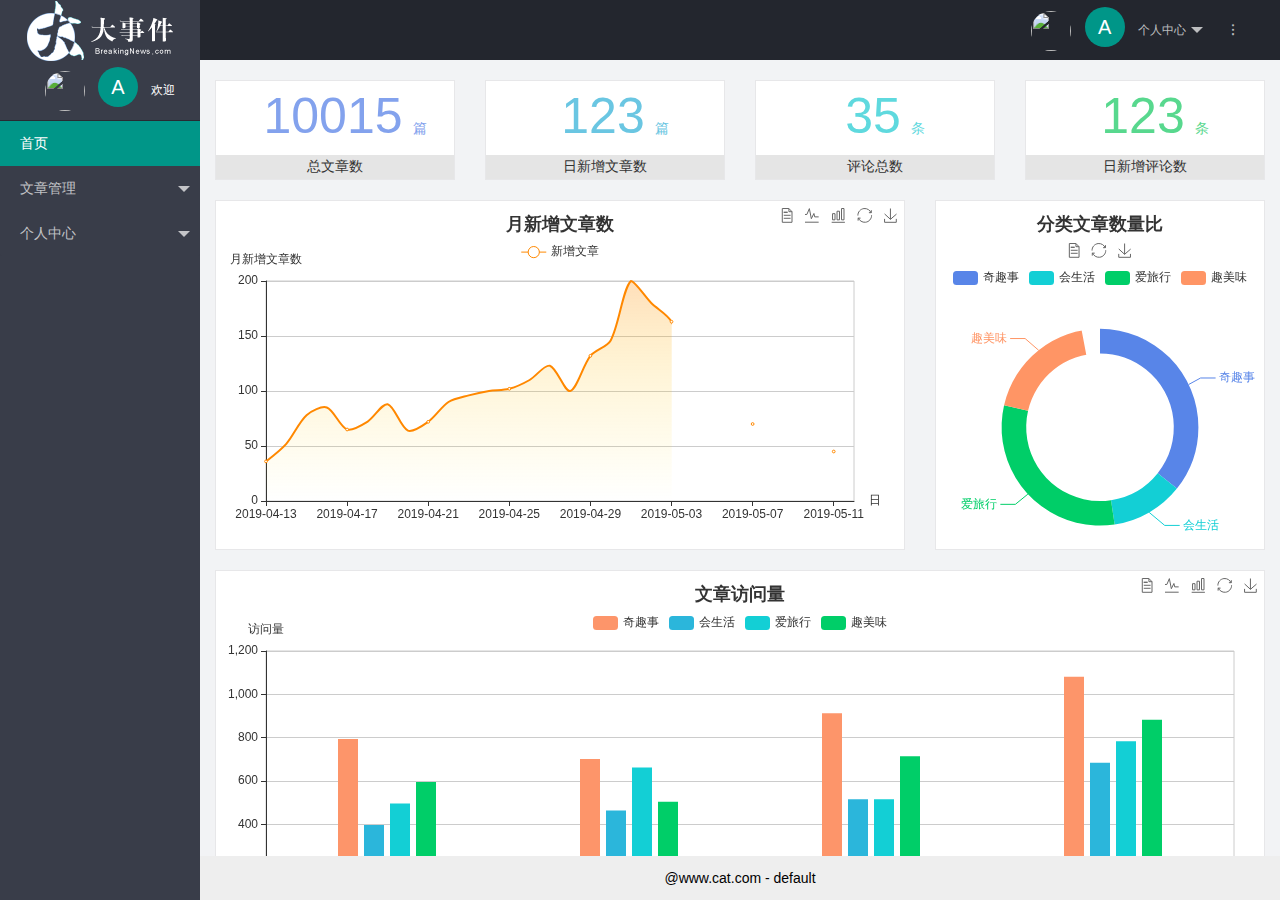
==== index.html @ 3f877735 "accomplish index branch" ====
<!DOCTYPE html>
<html lang="en">

<head>
    <meta charset="UTF-8">
    <meta http-equiv="X-UA-Compatible" content="IE=edge">
    <meta name="viewport" content="width=device-width, initial-scale=1.0">
    <title>Document</title>
    <link rel="stylesheet" href="./assets/lib/layui/css/layui.css">
    <link rel="stylesheet" href="./assets/css/index.css">
</head>

<body>
    <div class="layui-layout layui-layout-admin">
        <div class="layui-header">
            <div class="layui-logo layui-hide-xs layui-bg-black">
                <img src="./assets/images/logo.png" alt="">
            </div>
            <!-- 头部区域（可配合layui 已有的水平导航） -->

            <ul class="layui-nav layui-layout-right">
                <li class="layui-nav-item layui-hide layui-show-md-inline-block">
                    <!-- 右侧头像区域 -->
                    <a href="javascript:;" class="userinfo">
                        <img src="//tva1.sinaimg.cn/crop.0.0.118.118.180/5db11ff4gw1e77d3nqrv8j203b03cweg.jpg" class="layui-nav-img">
                        <span class="textAvatar">A</span>
                        个人中心
                    </a>
                    <dl class="layui-nav-child">
                        <dd><a href="">基本资料</a></dd>
                        <dd><a href="">更换头像</a></dd>
                        <dd><a href="">重置密码</a></dd>
                        <dd><a href="javascript:;" id="loginOut">退出</a></dd>
                    </dl>
                </li>
                <li class="layui-nav-item" lay-header-event="menuRight" lay-unselect>
                    <a href="javascript:;">
                        <i class="layui-icon layui-icon-more-vertical"></i>
                    </a>
                </li>
            </ul>
        </div>

        <div class="layui-side layui-bg-black">
            <div class="layui-side-scroll">
                <!-- 左侧头像区域 -->
                <div href="javascript:;"  class="userinfo">
                    <img src="//tva1.sinaimg.cn/crop.0.0.118.118.180/5db11ff4gw1e77d3nqrv8j203b03cweg.jpg"
                        class="layui-nav-img">
                    <span class="textAvatar">A</span>
                    <span id="welcome">欢迎</span>
                </div>
                <!-- 左侧导航区域（可配合layui已有的垂直导航） -->
                <ul class="layui-nav layui-nav-tree" lay-filter="test">
                    <li class="layui-nav-item layui-this"><a href="./home/dashboard.html" target="fm">首页</a></li>
                    <li class="layui-nav-item">
                        <a class="" href="javascript:;">文章管理</a>
                        <dl class="layui-nav-child">
                            <dd><a href="javascript:;">文章类别</a></dd>
                            <dd><a href="javascript:;">文章列表</a></dd>
                            <dd><a href="javascript:;">发布文章</a></dd>
                        </dl>
                    </li>
                    <li class="layui-nav-item">
                        <a href="javascript:;">个人中心</a>
                        <dl class="layui-nav-child">
                            <dd><a href="javascript:;">基本资料</a></dd>
                            <dd><a href="javascript:;">更换头像</a></dd>
                            <dd><a href="javascript:;">重置密码</a></dd>
                        </dl>
                    </li>

                </ul>
            </div>
        </div>

        <div class="layui-body">
            <!-- 内容主体区域 -->
            <!-- 由a链接的href属性决定显示的内容，a链接的target属性为framename表示在指定的框架中打开被链接文档 -->
            <!-- src属性指向的页面为默认展示页面，a链接被点击后指向的页面会覆盖默认页面 -->
            <iframe src="./home/dashboard.html" frameborder="0" name="fm"></iframe>
        </div>

        <div class="layui-footer">
            <!-- 底部固定区域 -->
            @www.cat.com - default
        </div>
    </div>

    <script src="./assets/lib/jquery.js"></script>
    <script src="./assets/lib/layui/layui.all.js"></script>
    <script src="./assets/js/baseAPI.js"></script>
    <script src="./assets/js/index.js"></script>
    <script>
        //JS 
        layui.use(['element', 'layer', 'util'], function () {
            var element = layui.element
                , layer = layui.layer
                , util = layui.util
                , $ = layui.$;

            //头部事件
            util.event('lay-header-event', {
                //左侧菜单事件
                menuLeft: function (othis) {
                    layer.msg('展开左侧菜单的操作', { icon: 0 });
                }
                , menuRight: function () {
                    layer.open({
                        type: 1
                        , content: '<div style="padding: 15px;">处理右侧面板的操作</div>'
                        , area: ['260px', '100%']
                        , offset: 'rt' //右上角
                        , anim: 5
                        , shadeClose: true
                    });
                }
            });

        });
    </script>
</body>

</html>
---- assets/lib/layui/css/layui.css ----
/** layui-v2.5.5 MIT License By https://www.layui.com */
 .layui-inline,img{display:inline-block;vertical-align:middle}h1,h2,h3,h4,h5,h6{font-weight:400}.layui-edge,.layui-header,.layui-inline,.layui-main{position:relative}.layui-body,.layui-edge,.layui-elip{overflow:hidden}.layui-btn,.layui-edge,.layui-inline,img{vertical-align:middle}.layui-btn,.layui-disabled,.layui-icon,.layui-unselect{-moz-user-select:none;-webkit-user-select:none;-ms-user-select:none}.layui-elip,.layui-form-checkbox span,.layui-form-pane .layui-form-label{text-overflow:ellipsis;white-space:nowrap}.layui-breadcrumb,.layui-tree-btnGroup{visibility:hidden}blockquote,body,button,dd,div,dl,dt,form,h1,h2,h3,h4,h5,h6,input,li,ol,p,pre,td,textarea,th,ul{margin:0;padding:0;-webkit-tap-highlight-color:rgba(0,0,0,0)}a:active,a:hover{outline:0}img{border:none}li{list-style:none}table{border-collapse:collapse;border-spacing:0}h4,h5,h6{font-size:100%}button,input,optgroup,option,select,textarea{font-family:inherit;font-size:inherit;font-style:inherit;font-weight:inherit;outline:0}pre{white-space:pre-wrap;white-space:-moz-pre-wrap;white-space:-pre-wrap;white-space:-o-pre-wrap;word-wrap:break-word}body{line-height:24px;font:14px Helvetica Neue,Helvetica,PingFang SC,Tahoma,Arial,sans-serif}hr{height:1px;margin:10px 0;border:0;clear:both}a{color:#333;text-decoration:none}a:hover{color:#777}a cite{font-style:normal;*cursor:pointer}.layui-border-box,.layui-border-box *{box-sizing:border-box}.layui-box,.layui-box *{box-sizing:content-box}.layui-clear{clear:both;*zoom:1}.layui-clear:after{content:'\20';clear:both;*zoom:1;display:block;height:0}.layui-inline{*display:inline;*zoom:1}.layui-edge{display:inline-block;width:0;height:0;border-width:6px;border-style:dashed;border-color:transparent}.layui-edge-top{top:-4px;border-bottom-color:#999;border-bottom-style:solid}.layui-edge-right{border-left-color:#999;border-left-style:solid}.layui-edge-bottom{top:2px;border-top-color:#999;border-top-style:solid}.layui-edge-left{border-right-color:#999;border-right-style:solid}.layui-disabled,.layui-disabled:hover{color:#d2d2d2!important;cursor:not-allowed!important}.layui-circle{border-radius:100%}.layui-show{display:block!important}.layui-hide{display:none!important}@font-face{font-family:layui-icon;src:url(../font/iconfont.eot?v=250);src:url(../font/iconfont.eot?v=250#iefix) format('embedded-opentype'),url(../font/iconfont.woff2?v=250) format('woff2'),url(../font/iconfont.woff?v=250) format('woff'),url(../font/iconfont.ttf?v=250) format('truetype'),url(../font/iconfont.svg?v=250#layui-icon) format('svg')}.layui-icon{font-family:layui-icon!important;font-size:16px;font-style:normal;-webkit-font-smoothing:antialiased;-moz-osx-font-smoothing:grayscale}.layui-icon-reply-fill:before{content:"\e611"}.layui-icon-set-fill:before{content:"\e614"}.layui-icon-menu-fill:before{content:"\e60f"}.layui-icon-search:before{content:"\e615"}.layui-icon-share:before{content:"\e641"}.layui-icon-set-sm:before{content:"\e620"}.layui-icon-engine:before{content:"\e628"}.layui-icon-close:before{content:"\1006"}.layui-icon-close-fill:before{content:"\1007"}.layui-icon-chart-screen:before{content:"\e629"}.layui-icon-star:before{content:"\e600"}.layui-icon-circle-dot:before{content:"\e617"}.layui-icon-chat:before{content:"\e606"}.layui-icon-release:before{content:"\e609"}.layui-icon-list:before{content:"\e60a"}.layui-icon-chart:before{content:"\e62c"}.layui-icon-ok-circle:before{content:"\1005"}.layui-icon-layim-theme:before{content:"\e61b"}.layui-icon-table:before{content:"\e62d"}.layui-icon-right:before{content:"\e602"}.layui-icon-left:before{content:"\e603"}.layui-icon-cart-simple:before{content:"\e698"}.layui-icon-face-cry:before{content:"\e69c"}.layui-icon-face-smile:before{content:"\e6af"}.layui-icon-survey:before{content:"\e6b2"}.layui-icon-tree:before{content:"\e62e"}.layui-icon-upload-circle:before{content:"\e62f"}.layui-icon-add-circle:before{content:"\e61f"}.layui-icon-download-circle:before{content:"\e601"}.layui-icon-templeate-1:before{content:"\e630"}.layui-icon-util:before{content:"\e631"}.layui-icon-face-surprised:before{content:"\e664"}.layui-icon-edit:before{content:"\e642"}.layui-icon-speaker:before{content:"\e645"}.layui-icon-down:before{content:"\e61a"}.layui-icon-file:before{content:"\e621"}.layui-icon-layouts:before{content:"\e632"}.layui-icon-rate-half:before{content:"\e6c9"}.layui-icon-add-circle-fine:before{content:"\e608"}.layui-icon-prev-circle:before{content:"\e633"}.layui-icon-read:before{content:"\e705"}.layui-icon-404:before{content:"\e61c"}.layui-icon-carousel:before{content:"\e634"}.layui-icon-help:before{content:"\e607"}.layui-icon-code-circle:before{content:"\e635"}.layui-icon-water:before{content:"\e636"}.layui-icon-username:before{content:"\e66f"}.layui-icon-find-fill:before{content:"\e670"}.layui-icon-about:before{content:"\e60b"}.layui-icon-location:before{content:"\e715"}.layui-icon-up:before{content:"\e619"}.layui-icon-pause:before{content:"\e651"}.layui-icon-date:before{content:"\e637"}.layui-icon-layim-uploadfile:before{content:"\e61d"}.layui-icon-delete:before{content:"\e640"}.layui-icon-play:before{content:"\e652"}.layui-icon-top:before{content:"\e604"}.layui-icon-friends:before{content:"\e612"}.layui-icon-refresh-3:before{content:"\e9aa"}.layui-icon-ok:before{content:"\e605"}.layui-icon-layer:before{content:"\e638"}.layui-icon-face-smile-fine:before{content:"\e60c"}.layui-icon-dollar:before{content:"\e659"}.layui-icon-group:before{content:"\e613"}.layui-icon-layim-download:before{content:"\e61e"}.layui-icon-picture-fine:before{content:"\e60d"}.layui-icon-link:before{content:"\e64c"}.layui-icon-diamond:before{content:"\e735"}.layui-icon-log:before{content:"\e60e"}.layui-icon-rate-solid:before{content:"\e67a"}.layui-icon-fonts-del:before{content:"\e64f"}.layui-icon-unlink:before{content:"\e64d"}.layui-icon-fonts-clear:before{content:"\e639"}.layui-icon-triangle-r:before{content:"\e623"}.layui-icon-circle:before{content:"\e63f"}.layui-icon-radio:before{content:"\e643"}.layui-icon-align-center:before{content:"\e647"}.layui-icon-align-right:before{content:"\e648"}.layui-icon-align-left:before{content:"\e649"}.layui-icon-loading-1:before{content:"\e63e"}.layui-icon-return:before{content:"\e65c"}.layui-icon-fonts-strong:before{content:"\e62b"}.layui-icon-upload:before{content:"\e67c"}.layui-icon-dialogue:before{content:"\e63a"}.layui-icon-video:before{content:"\e6ed"}.layui-icon-headset:before{content:"\e6fc"}.layui-icon-cellphone-fine:before{content:"\e63b"}.layui-icon-add-1:before{content:"\e654"}.layui-icon-face-smile-b:before{content:"\e650"}.layui-icon-fonts-html:before{content:"\e64b"}.layui-icon-form:before{content:"\e63c"}.layui-icon-cart:before{content:"\e657"}.layui-icon-camera-fill:before{content:"\e65d"}.layui-icon-tabs:before{content:"\e62a"}.layui-icon-fonts-code:before{content:"\e64e"}.layui-icon-fire:before{content:"\e756"}.layui-icon-set:before{content:"\e716"}.layui-icon-fonts-u:before{content:"\e646"}.layui-icon-triangle-d:before{content:"\e625"}.layui-icon-tips:before{content:"\e702"}.layui-icon-picture:before{content:"\e64a"}.layui-icon-more-vertical:before{content:"\e671"}.layui-icon-flag:before{content:"\e66c"}.layui-icon-loading:before{content:"\e63d"}.layui-icon-fonts-i:before{content:"\e644"}.layui-icon-refresh-1:before{content:"\e666"}.layui-icon-rmb:before{content:"\e65e"}.layui-icon-home:before{content:"\e68e"}.layui-icon-user:before{content:"\e770"}.layui-icon-notice:before{content:"\e667"}.layui-icon-login-weibo:before{content:"\e675"}.layui-icon-voice:before{content:"\e688"}.layui-icon-upload-drag:before{content:"\e681"}.layui-icon-login-qq:before{content:"\e676"}.layui-icon-snowflake:before{content:"\e6b1"}.layui-icon-file-b:before{content:"\e655"}.layui-icon-template:before{content:"\e663"}.layui-icon-auz:before{content:"\e672"}.layui-icon-console:before{content:"\e665"}.layui-icon-app:before{content:"\e653"}.layui-icon-prev:before{content:"\e65a"}.layui-icon-website:before{content:"\e7ae"}.layui-icon-next:before{content:"\e65b"}.layui-icon-component:before{content:"\e857"}.layui-icon-more:before{content:"\e65f"}.layui-icon-login-wechat:before{content:"\e677"}.layui-icon-shrink-right:before{content:"\e668"}.layui-icon-spread-left:before{content:"\e66b"}.layui-icon-camera:before{content:"\e660"}.layui-icon-note:before{content:"\e66e"}.layui-icon-refresh:before{content:"\e669"}.layui-icon-female:before{content:"\e661"}.layui-icon-male:before{content:"\e662"}.layui-icon-password:before{content:"\e673"}.layui-icon-senior:before{content:"\e674"}.layui-icon-theme:before{content:"\e66a"}.layui-icon-tread:before{content:"\e6c5"}.layui-icon-praise:before{content:"\e6c6"}.layui-icon-star-fill:before{content:"\e658"}.layui-icon-rate:before{content:"\e67b"}.layui-icon-template-1:before{content:"\e656"}.layui-icon-vercode:before{content:"\e679"}.layui-icon-cellphone:before{content:"\e678"}.layui-icon-screen-full:before{content:"\e622"}.layui-icon-screen-restore:before{content:"\e758"}.layui-icon-cols:before{content:"\e610"}.layui-icon-export:before{content:"\e67d"}.layui-icon-print:before{content:"\e66d"}.layui-icon-slider:before{content:"\e714"}.layui-icon-addition:before{content:"\e624"}.layui-icon-subtraction:before{content:"\e67e"}.layui-icon-service:before{content:"\e626"}.layui-icon-transfer:before{content:"\e691"}.layui-main{width:1140px;margin:0 auto}.layui-header{z-index:1000;height:60px}.layui-header a:hover{transition:all .5s;-webkit-transition:all .5s}.layui-side{position:fixed;left:0;top:0;bottom:0;z-index:999;width:200px;overflow-x:hidden}.layui-side-scroll{position:relative;width:220px;height:100%;overflow-x:hidden}.layui-body{position:absolute;left:200px;right:0;top:0;bottom:0;z-index:998;width:auto;overflow-y:auto;box-sizing:border-box}.layui-layout-body{overflow:hidden}.layui-layout-admin .layui-header{background-color:#23262E}.layui-layout-admin .layui-side{top:60px;width:200px;overflow-x:hidden}.layui-layout-admin .layui-body{position:fixed;top:60px;bottom:44px}.layui-layout-admin .layui-main{width:auto;margin:0 15px}.layui-layout-admin .layui-footer{position:fixed;left:200px;right:0;bottom:0;height:44px;line-height:44px;padding:0 15px;background-color:#eee}.layui-layout-admin .layui-logo{position:absolute;left:0;top:0;width:200px;height:100%;line-height:60px;text-align:center;color:#009688;font-size:16px}.layui-layout-admin .layui-header .layui-nav{background:0 0}.layui-layout-left{position:absolute!important;left:200px;top:0}.layui-layout-right{position:absolute!important;right:0;top:0}.layui-container{position:relative;margin:0 auto;padding:0 15px;box-sizing:border-box}.layui-fluid{position:relative;margin:0 auto;padding:0 15px}.layui-row:after,.layui-row:before{content:'';display:block;clear:both}.layui-col-lg1,.layui-col-lg10,.layui-col-lg11,.layui-col-lg12,.layui-col-lg2,.layui-col-lg3,.layui-col-lg4,.layui-col-lg5,.layui-col-lg6,.layui-col-lg7,.layui-col-lg8,.layui-col-lg9,.layui-col-md1,.layui-col-md10,.layui-col-md11,.layui-col-md12,.layui-col-md2,.layui-col-md3,.layui-col-md4,.layui-col-md5,.layui-col-md6,.layui-col-md7,.layui-col-md8,.layui-col-md9,.layui-col-sm1,.layui-col-sm10,.layui-col-sm11,.layui-col-sm12,.layui-col-sm2,.layui-col-sm3,.layui-col-sm4,.layui-col-sm5,.layui-col-sm6,.layui-col-sm7,.layui-col-sm8,.layui-col-sm9,.layui-col-xs1,.layui-col-xs10,.layui-col-xs11,.layui-col-xs12,.layui-col-xs2,.layui-col-xs3,.layui-col-xs4,.layui-col-xs5,.layui-col-xs6,.layui-col-xs7,.layui-col-xs8,.layui-col-xs9{position:relative;display:block;box-sizing:border-box}.layui-col-xs1,.layui-col-xs10,.layui-col-xs11,.layui-col-xs12,.layui-col-xs2,.layui-col-xs3,.layui-col-xs4,.layui-col-xs5,.layui-col-xs6,.layui-col-xs7,.layui-col-xs8,.layui-col-xs9{float:left}.layui-col-xs1{width:8.33333333%}.layui-col-xs2{width:16.66666667%}.layui-col-xs3{width:25%}.layui-col-xs4{width:33.33333333%}.layui-col-xs5{width:41.66666667%}.layui-col-xs6{width:50%}.layui-col-xs7{width:58.33333333%}.layui-col-xs8{width:66.66666667%}.layui-col-xs9{width:75%}.layui-col-xs10{width:83.33333333%}.layui-col-xs11{width:91.66666667%}.layui-col-xs12{width:100%}.layui-col-xs-offset1{margin-left:8.33333333%}.layui-col-xs-offset2{margin-left:16.66666667%}.layui-col-xs-offset3{margin-left:25%}.layui-col-xs-offset4{margin-left:33.33333333%}.layui-col-xs-offset5{margin-left:41.66666667%}.layui-col-xs-offset6{margin-left:50%}.layui-col-xs-offset7{margin-left:58.33333333%}.layui-col-xs-offset8{margin-left:66.66666667%}.layui-col-xs-offset9{margin-left:75%}.layui-col-xs-offset10{margin-left:83.33333333%}.layui-col-xs-offset11{margin-left:91.66666667%}.layui-col-xs-offset12{margin-left:100%}@media screen and (max-width:768px){.layui-hide-xs{display:none!important}.layui-show-xs-block{display:block!important}.layui-show-xs-inline{display:inline!important}.layui-show-xs-inline-block{display:inline-block!important}}@media screen and (min-width:768px){.layui-container{width:750px}.layui-hide-sm{display:none!important}.layui-show-sm-block{display:block!important}.layui-show-sm-inline{display:inline!important}.layui-show-sm-inline-block{display:inline-block!important}.layui-col-sm1,.layui-col-sm10,.layui-col-sm11,.layui-col-sm12,.layui-col-sm2,.layui-col-sm3,.layui-col-sm4,.layui-col-sm5,.layui-col-sm6,.layui-col-sm7,.layui-col-sm8,.layui-col-sm9{float:left}.layui-col-sm1{width:8.33333333%}.layui-col-sm2{width:16.66666667%}.layui-col-sm3{width:25%}.layui-col-sm4{width:33.33333333%}.layui-col-sm5{width:41.66666667%}.layui-col-sm6{width:50%}.layui-col-sm7{width:58.33333333%}.layui-col-sm8{width:66.66666667%}.layui-col-sm9{width:75%}.layui-col-sm10{width:83.33333333%}.layui-col-sm11{width:91.66666667%}.layui-col-sm12{width:100%}.layui-col-sm-offset1{margin-left:8.33333333%}.layui-col-sm-offset2{margin-left:16.66666667%}.layui-col-sm-offset3{margin-left:25%}.layui-col-sm-offset4{margin-left:33.33333333%}.layui-col-sm-offset5{margin-left:41.66666667%}.layui-col-sm-offset6{margin-left:50%}.layui-col-sm-offset7{margin-left:58.33333333%}.layui-col-sm-offset8{margin-left:66.66666667%}.layui-col-sm-offset9{margin-left:75%}.layui-col-sm-offset10{margin-left:83.33333333%}.layui-col-sm-offset11{margin-left:91.66666667%}.layui-col-sm-offset12{margin-left:100%}}@media screen and (min-width:992px){.layui-container{width:970px}.layui-hide-md{display:none!important}.layui-show-md-block{display:block!important}.layui-show-md-inline{display:inline!important}.layui-show-md-inline-block{display:inline-block!important}.layui-col-md1,.layui-col-md10,.layui-col-md11,.layui-col-md12,.layui-col-md2,.layui-col-md3,.layui-col-md4,.layui-col-md5,.layui-col-md6,.layui-col-md7,.layui-col-md8,.layui-col-md9{float:left}.layui-col-md1{width:8.33333333%}.layui-col-md2{width:16.66666667%}.layui-col-md3{width:25%}.layui-col-md4{width:33.33333333%}.layui-col-md5{width:41.66666667%}.layui-col-md6{width:50%}.layui-col-md7{width:58.33333333%}.layui-col-md8{width:66.66666667%}.layui-col-md9{width:75%}.layui-col-md10{width:83.33333333%}.layui-col-md11{width:91.66666667%}.layui-col-md12{width:100%}.layui-col-md-offset1{margin-left:8.33333333%}.layui-col-md-offset2{margin-left:16.66666667%}.layui-col-md-offset3{margin-left:25%}.layui-col-md-offset4{margin-left:33.33333333%}.layui-col-md-offset5{margin-left:41.66666667%}.layui-col-md-offset6{margin-left:50%}.layui-col-md-offset7{margin-left:58.33333333%}.layui-col-md-offset8{margin-left:66.66666667%}.layui-col-md-offset9{margin-left:75%}.layui-col-md-offset10{margin-left:83.33333333%}.layui-col-md-offset11{margin-left:91.66666667%}.layui-col-md-offset12{margin-left:100%}}@media screen and (min-width:1200px){.layui-container{width:1170px}.layui-hide-lg{display:none!important}.layui-show-lg-block{display:block!important}.layui-show-lg-inline{display:inline!important}.layui-show-lg-inline-block{display:inline-block!important}.layui-col-lg1,.layui-col-lg10,.layui-col-lg11,.layui-col-lg12,.layui-col-lg2,.layui-col-lg3,.layui-col-lg4,.layui-col-lg5,.layui-col-lg6,.layui-col-lg7,.layui-col-lg8,.layui-col-lg9{float:left}.layui-col-lg1{width:8.33333333%}.layui-col-lg2{width:16.66666667%}.layui-col-lg3{width:25%}.layui-col-lg4{width:33.33333333%}.layui-col-lg5{width:41.66666667%}.layui-col-lg6{width:50%}.layui-col-lg7{width:58.33333333%}.layui-col-lg8{width:66.66666667%}.layui-col-lg9{width:75%}.layui-col-lg10{width:83.33333333%}.layui-col-lg11{width:91.66666667%}.layui-col-lg12{width:100%}.layui-col-lg-offset1{margin-left:8.33333333%}.layui-col-lg-offset2{margin-left:16.66666667%}.layui-col-lg-offset3{margin-left:25%}.layui-col-lg-offset4{margin-left:33.33333333%}.layui-col-lg-offset5{margin-left:41.66666667%}.layui-col-lg-offset6{margin-left:50%}.layui-col-lg-offset7{margin-left:58.33333333%}.layui-col-lg-offset8{margin-left:66.66666667%}.layui-col-lg-offset9{margin-left:75%}.layui-col-lg-offset10{margin-left:83.33333333%}.layui-col-lg-offset11{margin-left:91.66666667%}.layui-col-lg-offset12{margin-left:100%}}.layui-col-space1{margin:-.5px}.layui-col-space1>*{padding:.5px}.layui-col-space3{margin:-1.5px}.layui-col-space3>*{padding:1.5px}.layui-col-space5{margin:-2.5px}.layui-col-space5>*{padding:2.5px}.layui-col-space8{margin:-3.5px}.layui-col-space8>*{padding:3.5px}.layui-col-space10{margin:-5px}.layui-col-space10>*{padding:5px}.layui-col-space12{margin:-6px}.layui-col-space12>*{padding:6px}.layui-col-space15{margin:-7.5px}.layui-col-space15>*{padding:7.5px}.layui-col-space18{margin:-9px}.layui-col-space18>*{padding:9px}.layui-col-space20{margin:-10px}.layui-col-space20>*{padding:10px}.layui-col-space22{margin:-11px}.layui-col-space22>*{padding:11px}.layui-col-space25{margin:-12.5px}.layui-col-space25>*{padding:12.5px}.layui-col-space30{margin:-15px}.layui-col-space30>*{padding:15px}.layui-btn,.layui-input,.layui-select,.layui-textarea,.layui-upload-button{outline:0;-webkit-appearance:none;transition:all .3s;-webkit-transition:all .3s;box-sizing:border-box}.layui-elem-quote{margin-bottom:10px;padding:15px;line-height:22px;border-left:5px solid #009688;border-radius:0 2px 2px 0;background-color:#f2f2f2}.layui-quote-nm{border-style:solid;border-width:1px 1px 1px 5px;background:0 0}.layui-elem-field{margin-bottom:10px;padding:0;border-width:1px;border-style:solid}.layui-elem-field legend{margin-left:20px;padding:0 10px;font-size:20px;font-weight:300}.layui-field-title{margin:10px 0 20px;border-width:1px 0 0}.layui-field-box{padding:10px 15px}.layui-field-title .layui-field-box{padding:10px 0}.layui-progress{position:relative;height:6px;border-radius:20px;background-color:#e2e2e2}.layui-progress-bar{position:absolute;left:0;top:0;width:0;max-width:100%;height:6px;border-radius:20px;text-align:right;background-color:#5FB878;transition:all .3s;-webkit-transition:all .3s}.layui-progress-big,.layui-progress-big .layui-progress-bar{height:18px;line-height:18px}.layui-progress-text{position:relative;top:-20px;line-height:18px;font-size:12px;color:#666}.layui-progress-big .layui-progress-text{position:static;padding:0 10px;color:#fff}.layui-collapse{border-width:1px;border-style:solid;border-radius:2px}.layui-colla-content,.layui-colla-item{border-top-width:1px;border-top-style:solid}.layui-colla-item:first-child{border-top:none}.layui-colla-title{position:relative;height:42px;line-height:42px;padding:0 15px 0 35px;color:#333;background-color:#f2f2f2;cursor:pointer;font-size:14px;overflow:hidden}.layui-colla-content{display:none;padding:10px 15px;line-height:22px;color:#666}.layui-colla-icon{position:absolute;left:15px;top:0;font-size:14px}.layui-card{margin-bottom:15px;border-radius:2px;background-color:#fff;box-shadow:0 1px 2px 0 rgba(0,0,0,.05)}.layui-card:last-child{margin-bottom:0}.layui-card-header{position:relative;height:42px;line-height:42px;padding:0 15px;border-bottom:1px solid #f6f6f6;color:#333;border-radius:2px 2px 0 0;font-size:14px}.layui-bg-black,.layui-bg-blue,.layui-bg-cyan,.layui-bg-green,.layui-bg-orange,.layui-bg-red{color:#fff!important}.layui-card-body{position:relative;padding:10px 15px;line-height:24px}.layui-card-body[pad15]{padding:15px}.layui-card-body[pad20]{padding:20px}.layui-card-body .layui-table{margin:5px 0}.layui-card .layui-tab{margin:0}.layui-panel-window{position:relative;padding:15px;border-radius:0;border-top:5px solid #E6E6E6;background-color:#fff}.layui-auxiliar-moving{position:fixed;left:0;right:0;top:0;bottom:0;width:100%;height:100%;background:0 0;z-index:9999999999}.layui-form-label,.layui-form-mid,.layui-form-select,.layui-input-block,.layui-input-inline,.layui-textarea{position:relative}.layui-bg-red{background-color:#FF5722!important}.layui-bg-orange{background-color:#FFB800!important}.layui-bg-green{background-color:#009688!important}.layui-bg-cyan{background-color:#2F4056!important}.layui-bg-blue{background-color:#1E9FFF!important}.layui-bg-black{background-color:#393D49!important}.layui-bg-gray{background-color:#eee!important;color:#666!important}.layui-badge-rim,.layui-colla-content,.layui-colla-item,.layui-collapse,.layui-elem-field,.layui-form-pane .layui-form-item[pane],.layui-form-pane .layui-form-label,.layui-input,.layui-layedit,.layui-layedit-tool,.layui-quote-nm,.layui-select,.layui-tab-bar,.layui-tab-card,.layui-tab-title,.layui-tab-title .layui-this:after,.layui-textarea{border-color:#e6e6e6}.layui-timeline-item:before,hr{background-color:#e6e6e6}.layui-text{line-height:22px;font-size:14px;color:#666}.layui-text h1,.layui-text h2,.layui-text h3{font-weight:500;color:#333}.layui-text h1{font-size:30px}.layui-text h2{font-size:24px}.layui-text h3{font-size:18px}.layui-text a:not(.layui-btn){color:#01AAED}.layui-text a:not(.layui-btn):hover{text-decoration:underline}.layui-text ul{padding:5px 0 5px 15px}.layui-text ul li{margin-top:5px;list-style-type:disc}.layui-text em,.layui-word-aux{color:#999!important;padding:0 5px!important}.layui-btn{display:inline-block;height:38px;line-height:38px;padding:0 18px;background-color:#009688;color:#fff;white-space:nowrap;text-align:center;font-size:14px;border:none;border-radius:2px;cursor:pointer}.layui-btn:hover{opacity:.8;filter:alpha(opacity=80);color:#fff}.layui-btn:active{opacity:1;filter:alpha(opacity=100)}.layui-btn+.layui-btn{margin-left:10px}.layui-btn-container{font-size:0}.layui-btn-container .layui-btn{margin-right:10px;margin-bottom:10px}.layui-btn-container .layui-btn+.layui-btn{margin-left:0}.layui-table .layui-btn-container .layui-btn{margin-bottom:9px}.layui-btn-radius{border-radius:100px}.layui-btn .layui-icon{margin-right:3px;font-size:18px;vertical-align:bottom;vertical-align:middle\9}.layui-btn-primary{border:1px solid #C9C9C9;background-color:#fff;color:#555}.layui-btn-primary:hover{border-color:#009688;color:#333}.layui-btn-normal{background-color:#1E9FFF}.layui-btn-warm{background-color:#FFB800}.layui-btn-danger{background-color:#FF5722}.layui-btn-checked{background-color:#5FB878}.layui-btn-disabled,.layui-btn-disabled:active,.layui-btn-disabled:hover{border:1px solid #e6e6e6;background-color:#FBFBFB;color:#C9C9C9;cursor:not-allowed;opacity:1}.layui-btn-lg{height:44px;line-height:44px;padding:0 25px;font-size:16px}.layui-btn-sm{height:30px;line-height:30px;padding:0 10px;font-size:12px}.layui-btn-sm i{font-size:16px!important}.layui-btn-xs{height:22px;line-height:22px;padding:0 5px;font-size:12px}.layui-btn-xs i{font-size:14px!important}.layui-btn-group{display:inline-block;vertical-align:middle;font-size:0}.layui-btn-group .layui-btn{margin-left:0!important;margin-right:0!important;border-left:1px solid rgba(255,255,255,.5);border-radius:0}.layui-btn-group .layui-btn-primary{border-left:none}.layui-btn-group .layui-btn-primary:hover{border-color:#C9C9C9;color:#009688}.layui-btn-group .layui-btn:first-child{border-left:none;border-radius:2px 0 0 2px}.layui-btn-group .layui-btn-primary:first-child{border-left:1px solid #c9c9c9}.layui-btn-group .layui-btn:last-child{border-radius:0 2px 2px 0}.layui-btn-group .layui-btn+.layui-btn{margin-left:0}.layui-btn-group+.layui-btn-group{margin-left:10px}.layui-btn-fluid{width:100%}.layui-input,.layui-select,.layui-textarea{height:38px;line-height:1.3;line-height:38px\9;border-width:1px;border-style:solid;background-color:#fff;border-radius:2px}.layui-input::-webkit-input-placeholder,.layui-select::-webkit-input-placeholder,.layui-textarea::-webkit-input-placeholder{line-height:1.3}.layui-input,.layui-textarea{display:block;width:100%;padding-left:10px}.layui-input:hover,.layui-textarea:hover{border-color:#D2D2D2!important}.layui-input:focus,.layui-textarea:focus{border-color:#C9C9C9!important}.layui-textarea{min-height:100px;height:auto;line-height:20px;padding:6px 10px;resize:vertical}.layui-select{padding:0 10px}.layui-form input[type=checkbox],.layui-form input[type=radio],.layui-form select{display:none}.layui-form [lay-ignore]{display:initial}.layui-form-item{margin-bottom:15px;clear:both;*zoom:1}.layui-form-item:after{content:'\20';clear:both;*zoom:1;display:block;height:0}.layui-form-label{float:left;display:block;padding:9px 15px;width:80px;font-weight:400;line-height:20px;text-align:right}.layui-form-label-col{display:block;float:none;padding:9px 0;line-height:20px;text-align:left}.layui-form-item .layui-inline{margin-bottom:5px;margin-right:10px}.layui-input-block{margin-left:110px;min-height:36px}.layui-input-inline{display:inline-block;vertical-align:middle}.layui-form-item .layui-input-inline{float:left;width:190px;margin-right:10px}.layui-form-text .layui-input-inline{width:auto}.layui-form-mid{float:left;display:block;padding:9px 0!important;line-height:20px;margin-right:10px}.layui-form-danger+.layui-form-select .layui-input,.layui-form-danger:focus{border-color:#FF5722!important}.layui-form-select .layui-input{padding-right:30px;cursor:pointer}.layui-form-select .layui-edge{position:absolute;right:10px;top:50%;margin-top:-3px;cursor:pointer;border-width:6px;border-top-color:#c2c2c2;border-top-style:solid;transition:all .3s;-webkit-transition:all .3s}.layui-form-select dl{display:none;position:absolute;left:0;top:42px;padding:5px 0;z-index:899;min-width:100%;border:1px solid #d2d2d2;max-height:300px;overflow-y:auto;background-color:#fff;border-radius:2px;box-shadow:0 2px 4px rgba(0,0,0,.12);box-sizing:border-box}.layui-form-select dl dd,.layui-form-select dl dt{padding:0 10px;line-height:36px;white-space:nowrap;overflow:hidden;text-overflow:ellipsis}.layui-form-select dl dt{font-size:12px;color:#999}.layui-form-select dl dd{cursor:pointer}.layui-form-select dl dd:hover{background-color:#f2f2f2;-webkit-transition:.5s all;transition:.5s all}.layui-form-select .layui-select-group dd{padding-left:20px}.layui-form-select dl dd.layui-select-tips{padding-left:10px!important;color:#999}.layui-form-select dl dd.layui-this{background-color:#5FB878;color:#fff}.layui-form-checkbox,.layui-form-select dl dd.layui-disabled{background-color:#fff}.layui-form-selected dl{display:block}.layui-form-checkbox,.layui-form-checkbox *,.layui-form-switch{display:inline-block;vertical-align:middle}.layui-form-selected .layui-edge{margin-top:-9px;-webkit-transform:rotate(180deg);transform:rotate(180deg);margin-top:-3px\9}:root .layui-form-selected .layui-edge{margin-top:-9px\0/IE9}.layui-form-selectup dl{top:auto;bottom:42px}.layui-select-none{margin:5px 0;text-align:center;color:#999}.layui-select-disabled .layui-disabled{border-color:#eee!important}.layui-select-disabled .layui-edge{border-top-color:#d2d2d2}.layui-form-checkbox{position:relative;height:30px;line-height:30px;margin-right:10px;padding-right:30px;cursor:pointer;font-size:0;-webkit-transition:.1s linear;transition:.1s linear;box-sizing:border-box}.layui-form-checkbox span{padding:0 10px;height:100%;font-size:14px;border-radius:2px 0 0 2px;background-color:#d2d2d2;color:#fff;overflow:hidden}.layui-form-checkbox:hover span{background-color:#c2c2c2}.layui-form-checkbox i{position:absolute;right:0;top:0;width:30px;height:28px;border:1px solid #d2d2d2;border-left:none;border-radius:0 2px 2px 0;color:#fff;font-size:20px;text-align:center}.layui-form-checkbox:hover i{border-color:#c2c2c2;color:#c2c2c2}.layui-form-checked,.layui-form-checked:hover{border-color:#5FB878}.layui-form-checked span,.layui-form-checked:hover span{background-color:#5FB878}.layui-form-checked i,.layui-form-checked:hover i{color:#5FB878}.layui-form-item .layui-form-checkbox{margin-top:4px}.layui-form-checkbox[lay-skin=primary]{height:auto!important;line-height:normal!important;min-width:18px;min-height:18px;border:none!important;margin-right:0;padding-left:28px;padding-right:0;background:0 0}.layui-form-checkbox[lay-skin=primary] span{padding-left:0;padding-right:15px;line-height:18px;background:0 0;color:#666}.layui-form-checkbox[lay-skin=primary] i{right:auto;left:0;width:16px;height:16px;line-height:16px;border:1px solid #d2d2d2;font-size:12px;border-radius:2px;background-color:#fff;-webkit-transition:.1s linear;transition:.1s linear}.layui-form-checkbox[lay-skin=primary]:hover i{border-color:#5FB878;color:#fff}.layui-form-checked[lay-skin=primary] i{border-color:#5FB878!important;background-color:#5FB878;color:#fff}.layui-checkbox-disbaled[lay-skin=primary] span{background:0 0!important;color:#c2c2c2}.layui-checkbox-disbaled[lay-skin=primary]:hover i{border-color:#d2d2d2}.layui-form-item .layui-form-checkbox[lay-skin=primary]{margin-top:10px}.layui-form-switch{position:relative;height:22px;line-height:22px;min-width:35px;padding:0 5px;margin-top:8px;border:1px solid #d2d2d2;border-radius:20px;cursor:pointer;background-color:#fff;-webkit-transition:.1s linear;transition:.1s linear}.layui-form-switch i{position:absolute;left:5px;top:3px;width:16px;height:16px;border-radius:20px;background-color:#d2d2d2;-webkit-transition:.1s linear;transition:.1s linear}.layui-form-switch em{position:relative;top:0;width:25px;margin-left:21px;padding:0!important;text-align:center!important;color:#999!important;font-style:normal!important;font-size:12px}.layui-form-onswitch{border-color:#5FB878;background-color:#5FB878}.layui-checkbox-disbaled,.layui-checkbox-disbaled i{border-color:#e2e2e2!important}.layui-form-onswitch i{left:100%;margin-left:-21px;background-color:#fff}.layui-form-onswitch em{margin-left:5px;margin-right:21px;color:#fff!important}.layui-checkbox-disbaled span{background-color:#e2e2e2!important}.layui-checkbox-disbaled:hover i{color:#fff!important}[lay-radio]{display:none}.layui-form-radio,.layui-form-radio *{display:inline-block;vertical-align:middle}.layui-form-radio{line-height:28px;margin:6px 10px 0 0;padding-right:10px;cursor:pointer;font-size:0}.layui-form-radio *{font-size:14px}.layui-form-radio>i{margin-right:8px;font-size:22px;color:#c2c2c2}.layui-form-radio>i:hover,.layui-form-radioed>i{color:#5FB878}.layui-radio-disbaled>i{color:#e2e2e2!important}.layui-form-pane .layui-form-label{width:110px;padding:8px 15px;height:38px;line-height:20px;border-width:1px;border-style:solid;border-radius:2px 0 0 2px;text-align:center;background-color:#FBFBFB;overflow:hidden;box-sizing:border-box}.layui-form-pane .layui-input-inline{margin-left:-1px}.layui-form-pane .layui-input-block{margin-left:110px;left:-1px}.layui-form-pane .layui-input{border-radius:0 2px 2px 0}.layui-form-pane .layui-form-text .layui-form-label{float:none;width:100%;border-radius:2px;box-sizing:border-box;text-align:left}.layui-form-pane .layui-form-text .layui-input-inline{display:block;margin:0;top:-1px;clear:both}.layui-form-pane .layui-form-text .layui-input-block{margin:0;left:0;top:-1px}.layui-form-pane .layui-form-text .layui-textarea{min-height:100px;border-radius:0 0 2px 2px}.layui-form-pane .layui-form-checkbox{margin:4px 0 4px 10px}.layui-form-pane .layui-form-radio,.layui-form-pane .layui-form-switch{margin-top:6px;margin-left:10px}.layui-form-pane .layui-form-item[pane]{position:relative;border-width:1px;border-style:solid}.layui-form-pane .layui-form-item[pane] .layui-form-label{position:absolute;left:0;top:0;height:100%;border-width:0 1px 0 0}.layui-form-pane .layui-form-item[pane] .layui-input-inline{margin-left:110px}@media screen and (max-width:450px){.layui-form-item .layui-form-label{text-overflow:ellipsis;overflow:hidden;white-space:nowrap}.layui-form-item .layui-inline{display:block;margin-right:0;margin-bottom:20px;clear:both}.layui-form-item .layui-inline:after{content:'\20';clear:both;display:block;height:0}.layui-form-item .layui-input-inline{display:block;float:none;left:-3px;width:auto;margin:0 0 10px 112px}.layui-form-item .layui-input-inline+.layui-form-mid{margin-left:110px;top:-5px;padding:0}.layui-form-item .layui-form-checkbox{margin-right:5px;margin-bottom:5px}}.layui-layedit{border-width:1px;border-style:solid;border-radius:2px}.layui-layedit-tool{padding:3px 5px;border-bottom-width:1px;border-bottom-style:solid;font-size:0}.layedit-tool-fixed{position:fixed;top:0;border-top:1px solid #e2e2e2}.layui-layedit-tool .layedit-tool-mid,.layui-layedit-tool .layui-icon{display:inline-block;vertical-align:middle;text-align:center;font-size:14px}.layui-layedit-tool .layui-icon{position:relative;width:32px;height:30px;line-height:30px;margin:3px 5px;color:#777;cursor:pointer;border-radius:2px}.layui-layedit-tool .layui-icon:hover{color:#393D49}.layui-layedit-tool .layui-icon:active{color:#000}.layui-layedit-tool .layedit-tool-active{background-color:#e2e2e2;color:#000}.layui-layedit-tool .layui-disabled,.layui-layedit-tool .layui-disabled:hover{color:#d2d2d2;cursor:not-allowed}.layui-layedit-tool .layedit-tool-mid{width:1px;height:18px;margin:0 10px;background-color:#d2d2d2}.layedit-tool-html{width:50px!important;font-size:30px!important}.layedit-tool-b,.layedit-tool-code,.layedit-tool-help{font-size:16px!important}.layedit-tool-d,.layedit-tool-face,.layedit-tool-image,.layedit-tool-unlink{font-size:18px!important}.layedit-tool-image input{position:absolute;font-size:0;left:0;top:0;width:100%;height:100%;opacity:.01;filter:Alpha(opacity=1);cursor:pointer}.layui-layedit-iframe iframe{display:block;width:100%}#LAY_layedit_code{overflow:hidden}.layui-laypage{display:inline-block;*display:inline;*zoom:1;vertical-align:middle;margin:10px 0;font-size:0}.layui-laypage>a:first-child,.layui-laypage>a:first-child em{border-radius:2px 0 0 2px}.layui-laypage>a:last-child,.layui-laypage>a:last-child em{border-radius:0 2px 2px 0}.layui-laypage>:first-child{margin-left:0!important}.layui-laypage>:last-child{margin-right:0!important}.layui-laypage a,.layui-laypage button,.layui-laypage input,.layui-laypage select,.layui-laypage span{border:1px solid #e2e2e2}.layui-laypage a,.layui-laypage span{display:inline-block;*display:inline;*zoom:1;vertical-align:middle;padding:0 15px;height:28px;line-height:28px;margin:0 -1px 5px 0;background-color:#fff;color:#333;font-size:12px}.layui-flow-more a *,.layui-laypage input,.layui-table-view select[lay-ignore]{display:inline-block}.layui-laypage a:hover{color:#009688}.layui-laypage em{font-style:normal}.layui-laypage .layui-laypage-spr{color:#999;font-weight:700}.layui-laypage a{text-decoration:none}.layui-laypage .layui-laypage-curr{position:relative}.layui-laypage .layui-laypage-curr em{position:relative;color:#fff}.layui-laypage .layui-laypage-curr .layui-laypage-em{position:absolute;left:-1px;top:-1px;padding:1px;width:100%;height:100%;background-color:#009688}.layui-laypage-em{border-radius:2px}.layui-laypage-next em,.layui-laypage-prev em{font-family:Sim sun;font-size:16px}.layui-laypage .layui-laypage-count,.layui-laypage .layui-laypage-limits,.layui-laypage .layui-laypage-refresh,.layui-laypage .layui-laypage-skip{margin-left:10px;margin-right:10px;padding:0;border:none}.layui-laypage .layui-laypage-limits,.layui-laypage .layui-laypage-refresh{vertical-align:top}.layui-laypage .layui-laypage-refresh i{font-size:18px;cursor:pointer}.layui-laypage select{height:22px;padding:3px;border-radius:2px;cursor:pointer}.layui-laypage .layui-laypage-skip{height:30px;line-height:30px;color:#999}.layui-laypage button,.layui-laypage input{height:30px;line-height:30px;border-radius:2px;vertical-align:top;background-color:#fff;box-sizing:border-box}.layui-laypage input{width:40px;margin:0 10px;padding:0 3px;text-align:center}.layui-laypage input:focus,.layui-laypage select:focus{border-color:#009688!important}.layui-laypage button{margin-left:10px;padding:0 10px;cursor:pointer}.layui-table,.layui-table-view{margin:10px 0}.layui-flow-more{margin:10px 0;text-align:center;color:#999;font-size:14px}.layui-flow-more a{height:32px;line-height:32px}.layui-flow-more a *{vertical-align:top}.layui-flow-more a cite{padding:0 20px;border-radius:3px;background-color:#eee;color:#333;font-style:normal}.layui-flow-more a cite:hover{opacity:.8}.layui-flow-more a i{font-size:30px;color:#737383}.layui-table{width:100%;background-color:#fff;color:#666}.layui-table tr{transition:all .3s;-webkit-transition:all .3s}.layui-table th{text-align:left;font-weight:400}.layui-table tbody tr:hover,.layui-table thead tr,.layui-table-click,.layui-table-header,.layui-table-hover,.layui-table-mend,.layui-table-patch,.layui-table-tool,.layui-table-total,.layui-table-total tr,.layui-table[lay-even] tr:nth-child(even){background-color:#f2f2f2}.layui-table td,.layui-table th,.layui-table-col-set,.layui-table-fixed-r,.layui-table-grid-down,.layui-table-header,.layui-table-page,.layui-table-tips-main,.layui-table-tool,.layui-table-total,.layui-table-view,.layui-table[lay-skin=line],.layui-table[lay-skin=row]{border-width:1px;border-style:solid;border-color:#e6e6e6}.layui-table td,.layui-table th{position:relative;padding:9px 15px;min-height:20px;line-height:20px;font-size:14px}.layui-table[lay-skin=line] td,.layui-table[lay-skin=line] th{border-width:0 0 1px}.layui-table[lay-skin=row] td,.layui-table[lay-skin=row] th{border-width:0 1px 0 0}.layui-table[lay-skin=nob] td,.layui-table[lay-skin=nob] th{border:none}.layui-table img{max-width:100px}.layui-table[lay-size=lg] td,.layui-table[lay-size=lg] th{padding:15px 30px}.layui-table-view .layui-table[lay-size=lg] .layui-table-cell{height:40px;line-height:40px}.layui-table[lay-size=sm] td,.layui-table[lay-size=sm] th{font-size:12px;padding:5px 10px}.layui-table-view .layui-table[lay-size=sm] .layui-table-cell{height:20px;line-height:20px}.layui-table[lay-data]{display:none}.layui-table-box{position:relative;overflow:hidden}.layui-table-view .layui-table{position:relative;width:auto;margin:0}.layui-table-view .layui-table[lay-skin=line]{border-width:0 1px 0 0}.layui-table-view .layui-table[lay-skin=row]{border-width:0 0 1px}.layui-table-view .layui-table td,.layui-table-view .layui-table th{padding:5px 0;border-top:none;border-left:none}.layui-table-view .layui-table th.layui-unselect .layui-table-cell span{cursor:pointer}.layui-table-view .layui-table td{cursor:default}.layui-table-view .layui-table td[data-edit=text]{cursor:text}.layui-table-view .layui-form-checkbox[lay-skin=primary] i{width:18px;height:18px}.layui-table-view .layui-form-radio{line-height:0;padding:0}.layui-table-view .layui-form-radio>i{margin:0;font-size:20px}.layui-table-init{position:absolute;left:0;top:0;width:100%;height:100%;text-align:center;z-index:110}.layui-table-init .layui-icon{position:absolute;left:50%;top:50%;margin:-15px 0 0 -15px;font-size:30px;color:#c2c2c2}.layui-table-header{border-width:0 0 1px;overflow:hidden}.layui-table-header .layui-table{margin-bottom:-1px}.layui-table-tool .layui-inline[lay-event]{position:relative;width:26px;height:26px;padding:5px;line-height:16px;margin-right:10px;text-align:center;color:#333;border:1px solid #ccc;cursor:pointer;-webkit-transition:.5s all;transition:.5s all}.layui-table-tool .layui-inline[lay-event]:hover{border:1px solid #999}.layui-table-tool-temp{padding-right:120px}.layui-table-tool-self{position:absolute;right:17px;top:10px}.layui-table-tool .layui-table-tool-self .layui-inline[lay-event]{margin:0 0 0 10px}.layui-table-tool-panel{position:absolute;top:29px;left:-1px;padding:5px 0;min-width:150px;min-height:40px;border:1px solid #d2d2d2;text-align:left;overflow-y:auto;background-color:#fff;box-shadow:0 2px 4px rgba(0,0,0,.12)}.layui-table-cell,.layui-table-tool-panel li{overflow:hidden;text-overflow:ellipsis;white-space:nowrap}.layui-table-tool-panel li{padding:0 10px;line-height:30px;-webkit-transition:.5s all;transition:.5s all}.layui-table-tool-panel li .layui-form-checkbox[lay-skin=primary]{width:100%;padding-left:28px}.layui-table-tool-panel li:hover{background-color:#f2f2f2}.layui-table-tool-panel li .layui-form-checkbox[lay-skin=primary] i{position:absolute;left:0;top:0}.layui-table-tool-panel li .layui-form-checkbox[lay-skin=primary] span{padding:0}.layui-table-tool .layui-table-tool-self .layui-table-tool-panel{left:auto;right:-1px}.layui-table-col-set{position:absolute;right:0;top:0;width:20px;height:100%;border-width:0 0 0 1px;background-color:#fff}.layui-table-sort{width:10px;height:20px;margin-left:5px;cursor:pointer!important}.layui-table-sort .layui-edge{position:absolute;left:5px;border-width:5px}.layui-table-sort .layui-table-sort-asc{top:3px;border-top:none;border-bottom-style:solid;border-bottom-color:#b2b2b2}.layui-table-sort .layui-table-sort-asc:hover{border-bottom-color:#666}.layui-table-sort .layui-table-sort-desc{bottom:5px;border-bottom:none;border-top-style:solid;border-top-color:#b2b2b2}.layui-table-sort .layui-table-sort-desc:hover{border-top-color:#666}.layui-table-sort[lay-sort=asc] .layui-table-sort-asc{border-bottom-color:#000}.layui-table-sort[lay-sort=desc] .layui-table-sort-desc{border-top-color:#000}.layui-table-cell{height:28px;line-height:28px;padding:0 15px;position:relative;box-sizing:border-box}.layui-table-cell .layui-form-checkbox[lay-skin=primary]{top:-1px;padding:0}.layui-table-cell .layui-table-link{color:#01AAED}.laytable-cell-checkbox,.laytable-cell-numbers,.laytable-cell-radio,.laytable-cell-space{padding:0;text-align:center}.layui-table-body{position:relative;overflow:auto;margin-right:-1px;margin-bottom:-1px}.layui-table-body .layui-none{line-height:26px;padding:15px;text-align:center;color:#999}.layui-table-fixed{position:absolute;left:0;top:0;z-index:101}.layui-table-fixed .layui-table-body{overflow:hidden}.layui-table-fixed-l{box-shadow:0 -1px 8px rgba(0,0,0,.08)}.layui-table-fixed-r{left:auto;right:-1px;border-width:0 0 0 1px;box-shadow:-1px 0 8px rgba(0,0,0,.08)}.layui-table-fixed-r .layui-table-header{position:relative;overflow:visible}.layui-table-mend{position:absolute;right:-49px;top:0;height:100%;width:50px}.layui-table-tool{position:relative;z-index:890;width:100%;min-height:50px;line-height:30px;padding:10px 15px;border-width:0 0 1px}.layui-table-tool .layui-btn-container{margin-bottom:-10px}.layui-table-page,.layui-table-total{border-width:1px 0 0;margin-bottom:-1px;overflow:hidden}.layui-table-page{position:relative;width:100%;padding:7px 7px 0;height:41px;font-size:12px;white-space:nowrap}.layui-table-page>div{height:26px}.layui-table-page .layui-laypage{margin:0}.layui-table-page .layui-laypage a,.layui-table-page .layui-laypage span{height:26px;line-height:26px;margin-bottom:10px;border:none;background:0 0}.layui-table-page .layui-laypage a,.layui-table-page .layui-laypage span.layui-laypage-curr{padding:0 12px}.layui-table-page .layui-laypage span{margin-left:0;padding:0}.layui-table-page .layui-laypage .layui-laypage-prev{margin-left:-7px!important}.layui-table-page .layui-laypage .layui-laypage-curr .layui-laypage-em{left:0;top:0;padding:0}.layui-table-page .layui-laypage button,.layui-table-page .layui-laypage input{height:26px;line-height:26px}.layui-table-page .layui-laypage input{width:40px}.layui-table-page .layui-laypage button{padding:0 10px}.layui-table-page select{height:18px}.layui-table-patch .layui-table-cell{padding:0;width:30px}.layui-table-edit{position:absolute;left:0;top:0;width:100%;height:100%;padding:0 14px 1px;border-radius:0;box-shadow:1px 1px 20px rgba(0,0,0,.15)}.layui-table-edit:focus{border-color:#5FB878!important}select.layui-table-edit{padding:0 0 0 10px;border-color:#C9C9C9}.layui-table-view .layui-form-checkbox,.layui-table-view .layui-form-radio,.layui-table-view .layui-form-switch{top:0;margin:0;box-sizing:content-box}.layui-table-view .layui-form-checkbox{top:-1px;height:26px;line-height:26px}.layui-table-view .layui-form-checkbox i{height:26px}.layui-table-grid .layui-table-cell{overflow:visible}.layui-table-grid-down{position:absolute;top:0;right:0;width:26px;height:100%;padding:5px 0;border-width:0 0 0 1px;text-align:center;background-color:#fff;color:#999;cursor:pointer}.layui-table-grid-down .layui-icon{position:absolute;top:50%;left:50%;margin:-8px 0 0 -8px}.layui-table-grid-down:hover{background-color:#fbfbfb}body .layui-table-tips .layui-layer-content{background:0 0;padding:0;box-shadow:0 1px 6px rgba(0,0,0,.12)}.layui-table-tips-main{margin:-44px 0 0 -1px;max-height:150px;padding:8px 15px;font-size:14px;overflow-y:scroll;background-color:#fff;color:#666}.layui-table-tips-c{position:absolute;right:-3px;top:-13px;width:20px;height:20px;padding:3px;cursor:pointer;background-color:#666;border-radius:50%;color:#fff}.layui-table-tips-c:hover{background-color:#777}.layui-table-tips-c:before{position:relative;right:-2px}.layui-upload-file{display:none!important;opacity:.01;filter:Alpha(opacity=1)}.layui-upload-drag,.layui-upload-form,.layui-upload-wrap{display:inline-block}.layui-upload-list{margin:10px 0}.layui-upload-choose{padding:0 10px;color:#999}.layui-upload-drag{position:relative;padding:30px;border:1px dashed #e2e2e2;background-color:#fff;text-align:center;cursor:pointer;color:#999}.layui-upload-drag .layui-icon{font-size:50px;color:#009688}.layui-upload-drag[lay-over]{border-color:#009688}.layui-upload-iframe{position:absolute;width:0;height:0;border:0;visibility:hidden}.layui-upload-wrap{position:relative;vertical-align:middle}.layui-upload-wrap .layui-upload-file{display:block!important;position:absolute;left:0;top:0;z-index:10;font-size:100px;width:100%;height:100%;opacity:.01;filter:Alpha(opacity=1);cursor:pointer}.layui-transfer-active,.layui-transfer-box{display:inline-block;vertical-align:middle}.layui-transfer-box,.layui-transfer-header,.layui-transfer-search{border-width:0;border-style:solid;border-color:#e6e6e6}.layui-transfer-box{position:relative;border-width:1px;width:200px;height:360px;border-radius:2px;background-color:#fff}.layui-transfer-box .layui-form-checkbox{width:100%;margin:0!important}.layui-transfer-header{height:38px;line-height:38px;padding:0 10px;border-bottom-width:1px}.layui-transfer-search{position:relative;padding:10px;border-bottom-width:1px}.layui-transfer-search .layui-input{height:32px;padding-left:30px;font-size:12px}.layui-transfer-search .layui-icon-search{position:absolute;left:20px;top:50%;margin-top:-8px;color:#666}.layui-transfer-active{margin:0 15px}.layui-transfer-active .layui-btn{display:block;margin:0;padding:0 15px;background-color:#5FB878;border-color:#5FB878;color:#fff}.layui-transfer-active .layui-btn-disabled{background-color:#FBFBFB;border-color:#e6e6e6;color:#C9C9C9}.layui-transfer-active .layui-btn:first-child{margin-bottom:15px}.layui-transfer-active .layui-btn .layui-icon{margin:0;font-size:14px!important}.layui-transfer-data{padding:5px 0;overflow:auto}.layui-transfer-data li{height:32px;line-height:32px;padding:0 10px}.layui-transfer-data li:hover{background-color:#f2f2f2;transition:.5s all}.layui-transfer-data .layui-none{padding:15px 10px;text-align:center;color:#999}.layui-nav{position:relative;padding:0 20px;background-color:#393D49;color:#fff;border-radius:2px;font-size:0;box-sizing:border-box}.layui-nav *{font-size:14px}.layui-nav .layui-nav-item{position:relative;display:inline-block;*display:inline;*zoom:1;vertical-align:middle;line-height:60px}.layui-nav .layui-nav-item a{display:block;padding:0 20px;color:#fff;color:rgba(255,255,255,.7);transition:all .3s;-webkit-transition:all .3s}.layui-nav .layui-this:after,.layui-nav-bar,.layui-nav-tree .layui-nav-itemed:after{position:absolute;left:0;top:0;width:0;height:5px;background-color:#5FB878;transition:all .2s;-webkit-transition:all .2s}.layui-nav-bar{z-index:1000}.layui-nav .layui-nav-item a:hover,.layui-nav .layui-this a{color:#fff}.layui-nav .layui-this:after{content:'';top:auto;bottom:0;width:100%}.layui-nav-img{width:30px;height:30px;margin-right:10px;border-radius:50%}.layui-nav .layui-nav-more{content:'';width:0;height:0;border-style:solid dashed dashed;border-color:#fff transparent transparent;overflow:hidden;cursor:pointer;transition:all .2s;-webkit-transition:all .2s;position:absolute;top:50%;right:3px;margin-top:-3px;border-width:6px;border-top-color:rgba(255,255,255,.7)}.layui-nav .layui-nav-mored,.layui-nav-itemed>a .layui-nav-more{margin-top:-9px;border-style:dashed dashed solid;border-color:transparent transparent #fff}.layui-nav-child{display:none;position:absolute;left:0;top:65px;min-width:100%;line-height:36px;padding:5px 0;box-shadow:0 2px 4px rgba(0,0,0,.12);border:1px solid #d2d2d2;background-color:#fff;z-index:100;border-radius:2px;white-space:nowrap}.layui-nav .layui-nav-child a{color:#333}.layui-nav .layui-nav-child a:hover{background-color:#f2f2f2;color:#000}.layui-nav-child dd{position:relative}.layui-nav .layui-nav-child dd.layui-this a,.layui-nav-child dd.layui-this{background-color:#5FB878;color:#fff}.layui-nav-child dd.layui-this:after{display:none}.layui-nav-tree{width:200px;padding:0}.layui-nav-tree .layui-nav-item{display:block;width:100%;line-height:45px}.layui-nav-tree .layui-nav-item a{position:relative;height:45px;line-height:45px;text-overflow:ellipsis;overflow:hidden;white-space:nowrap}.layui-nav-tree .layui-nav-item a:hover{background-color:#4E5465}.layui-nav-tree .layui-nav-bar{width:5px;height:0;background-color:#009688}.layui-nav-tree .layui-nav-child dd.layui-this,.layui-nav-tree .layui-nav-child dd.layui-this a,.layui-nav-tree .layui-this,.layui-nav-tree .layui-this>a,.layui-nav-tree .layui-this>a:hover{background-color:#009688;color:#fff}.layui-nav-tree .layui-this:after{display:none}.layui-nav-itemed>a,.layui-nav-tree .layui-nav-title a,.layui-nav-tree .layui-nav-title a:hover{color:#fff!important}.layui-nav-tree .layui-nav-child{position:relative;z-index:0;top:0;border:none;box-shadow:none}.layui-nav-tree .layui-nav-child a{height:40px;line-height:40px;color:#fff;color:rgba(255,255,255,.7)}.layui-nav-tree .layui-nav-child,.layui-nav-tree .layui-nav-child a:hover{background:0 0;color:#fff}.layui-nav-tree .layui-nav-more{right:10px}.layui-nav-itemed>.layui-nav-child{display:block;padding:0;background-color:rgba(0,0,0,.3)!important}.layui-nav-itemed>.layui-nav-child>.layui-this>.layui-nav-child{display:block}.layui-nav-side{position:fixed;top:0;bottom:0;left:0;overflow-x:hidden;z-index:999}.layui-bg-blue .layui-nav-bar,.layui-bg-blue .layui-nav-itemed:after,.layui-bg-blue .layui-this:after{background-color:#93D1FF}.layui-bg-blue .layui-nav-child dd.layui-this{background-color:#1E9FFF}.layui-bg-blue .layui-nav-itemed>a,.layui-nav-tree.layui-bg-blue .layui-nav-title a,.layui-nav-tree.layui-bg-blue .layui-nav-title a:hover{background-color:#007DDB!important}.layui-breadcrumb{font-size:0}.layui-breadcrumb>*{font-size:14px}.layui-breadcrumb a{color:#999!important}.layui-breadcrumb a:hover{color:#5FB878!important}.layui-breadcrumb a cite{color:#666;font-style:normal}.layui-breadcrumb span[lay-separator]{margin:0 10px;color:#999}.layui-tab{margin:10px 0;text-align:left!important}.layui-tab[overflow]>.layui-tab-title{overflow:hidden}.layui-tab-title{position:relative;left:0;height:40px;white-space:nowrap;font-size:0;border-bottom-width:1px;border-bottom-style:solid;transition:all .2s;-webkit-transition:all .2s}.layui-tab-title li{display:inline-block;*display:inline;*zoom:1;vertical-align:middle;font-size:14px;transition:all .2s;-webkit-transition:all .2s;position:relative;line-height:40px;min-width:65px;padding:0 15px;text-align:center;cursor:pointer}.layui-tab-title li a{display:block}.layui-tab-title .layui-this{color:#000}.layui-tab-title .layui-this:after{position:absolute;left:0;top:0;content:'';width:100%;height:41px;border-width:1px;border-style:solid;border-bottom-color:#fff;border-radius:2px 2px 0 0;box-sizing:border-box;pointer-events:none}.layui-tab-bar{position:absolute;right:0;top:0;z-index:10;width:30px;height:39px;line-height:39px;border-width:1px;border-style:solid;border-radius:2px;text-align:center;background-color:#fff;cursor:pointer}.layui-tab-bar .layui-icon{position:relative;display:inline-block;top:3px;transition:all .3s;-webkit-transition:all .3s}.layui-tab-item{display:none}.layui-tab-more{padding-right:30px;height:auto!important;white-space:normal!important}.layui-tab-more li.layui-this:after{border-bottom-color:#e2e2e2;border-radius:2px}.layui-tab-more .layui-tab-bar .layui-icon{top:-2px;top:3px\9;-webkit-transform:rotate(180deg);transform:rotate(180deg)}:root .layui-tab-more .layui-tab-bar .layui-icon{top:-2px\0/IE9}.layui-tab-content{padding:10px}.layui-tab-title li .layui-tab-close{position:relative;display:inline-block;width:18px;height:18px;line-height:20px;margin-left:8px;top:1px;text-align:center;font-size:14px;color:#c2c2c2;transition:all .2s;-webkit-transition:all .2s}.layui-tab-title li .layui-tab-close:hover{border-radius:2px;background-color:#FF5722;color:#fff}.layui-tab-brief>.layui-tab-title .layui-this{color:#009688}.layui-tab-brief>.layui-tab-more li.layui-this:after,.layui-tab-brief>.layui-tab-title .layui-this:after{border:none;border-radius:0;border-bottom:2px solid #5FB878}.layui-tab-brief[overflow]>.layui-tab-title .layui-this:after{top:-1px}.layui-tab-card{border-width:1px;border-style:solid;border-radius:2px;box-shadow:0 2px 5px 0 rgba(0,0,0,.1)}.layui-tab-card>.layui-tab-title{background-color:#f2f2f2}.layui-tab-card>.layui-tab-title li{margin-right:-1px;margin-left:-1px}.layui-tab-card>.layui-tab-title .layui-this{background-color:#fff}.layui-tab-card>.layui-tab-title .layui-this:after{border-top:none;border-width:1px;border-bottom-color:#fff}.layui-tab-card>.layui-tab-title .layui-tab-bar{height:40px;line-height:40px;border-radius:0;border-top:none;border-right:none}.layui-tab-card>.layui-tab-more .layui-this{background:0 0;color:#5FB878}.layui-tab-card>.layui-tab-more .layui-this:after{border:none}.layui-timeline{padding-left:5px}.layui-timeline-item{position:relative;padding-bottom:20px}.layui-timeline-axis{position:absolute;left:-5px;top:0;z-index:10;width:20px;height:20px;line-height:20px;background-color:#fff;color:#5FB878;border-radius:50%;text-align:center;cursor:pointer}.layui-timeline-axis:hover{color:#FF5722}.layui-timeline-item:before{content:'';position:absolute;left:5px;top:0;z-index:0;width:1px;height:100%}.layui-timeline-item:last-child:before{display:none}.layui-timeline-item:first-child:before{display:block}.layui-timeline-content{padding-left:25px}.layui-timeline-title{position:relative;margin-bottom:10px}.layui-badge,.layui-badge-dot,.layui-badge-rim{position:relative;display:inline-block;padding:0 6px;font-size:12px;text-align:center;background-color:#FF5722;color:#fff;border-radius:2px}.layui-badge{height:18px;line-height:18px}.layui-badge-dot{width:8px;height:8px;padding:0;border-radius:50%}.layui-badge-rim{height:18px;line-height:18px;border-width:1px;border-style:solid;background-color:#fff;color:#666}.layui-btn .layui-badge,.layui-btn .layui-badge-dot{margin-left:5px}.layui-nav .layui-badge,.layui-nav .layui-badge-dot{position:absolute;top:50%;margin:-8px 6px 0}.layui-tab-title .layui-badge,.layui-tab-title .layui-badge-dot{left:5px;top:-2px}.layui-carousel{position:relative;left:0;top:0;background-color:#f8f8f8}.layui-carousel>[carousel-item]{position:relative;width:100%;height:100%;overflow:hidden}.layui-carousel>[carousel-item]:before{position:absolute;content:'\e63d';left:50%;top:50%;width:100px;line-height:20px;margin:-10px 0 0 -50px;text-align:center;color:#c2c2c2;font-family:layui-icon!important;font-size:30px;font-style:normal;-webkit-font-smoothing:antialiased;-moz-osx-font-smoothing:grayscale}.layui-carousel>[carousel-item]>*{display:none;position:absolute;left:0;top:0;width:100%;height:100%;background-color:#f8f8f8;transition-duration:.3s;-webkit-transition-duration:.3s}.layui-carousel-updown>*{-webkit-transition:.3s ease-in-out up;transition:.3s ease-in-out up}.layui-carousel-arrow{display:none\9;opacity:0;position:absolute;left:10px;top:50%;margin-top:-18px;width:36px;height:36px;line-height:36px;text-align:center;font-size:20px;border:0;border-radius:50%;background-color:rgba(0,0,0,.2);color:#fff;-webkit-transition-duration:.3s;transition-duration:.3s;cursor:pointer}.layui-carousel-arrow[lay-type=add]{left:auto!important;right:10px}.layui-carousel:hover .layui-carousel-arrow[lay-type=add],.layui-carousel[lay-arrow=always] .layui-carousel-arrow[lay-type=add]{right:20px}.layui-carousel[lay-arrow=always] .layui-carousel-arrow{opacity:1;left:20px}.layui-carousel[lay-arrow=none] .layui-carousel-arrow{display:none}.layui-carousel-arrow:hover,.layui-carousel-ind ul:hover{background-color:rgba(0,0,0,.35)}.layui-carousel:hover .layui-carousel-arrow{display:block\9;opacity:1;left:20px}.layui-carousel-ind{position:relative;top:-35px;width:100%;line-height:0!important;text-align:center;font-size:0}.layui-carousel[lay-indicator=outside]{margin-bottom:30px}.layui-carousel[lay-indicator=outside] .layui-carousel-ind{top:10px}.layui-carousel[lay-indicator=outside] .layui-carousel-ind ul{background-color:rgba(0,0,0,.5)}.layui-carousel[lay-indicator=none] .layui-carousel-ind{display:none}.layui-carousel-ind ul{display:inline-block;padding:5px;background-color:rgba(0,0,0,.2);border-radius:10px;-webkit-transition-duration:.3s;transition-duration:.3s}.layui-carousel-ind li{display:inline-block;width:10px;height:10px;margin:0 3px;font-size:14px;background-color:#e2e2e2;background-color:rgba(255,255,255,.5);border-radius:50%;cursor:pointer;-webkit-transition-duration:.3s;transition-duration:.3s}.layui-carousel-ind li:hover{background-color:rgba(255,255,255,.7)}.layui-carousel-ind li.layui-this{background-color:#fff}.layui-carousel>[carousel-item]>.layui-carousel-next,.layui-carousel>[carousel-item]>.layui-carousel-prev,.layui-carousel>[carousel-item]>.layui-this{display:block}.layui-carousel>[carousel-item]>.layui-this{left:0}.layui-carousel>[carousel-item]>.layui-carousel-prev{left:-100%}.layui-carousel>[carousel-item]>.layui-carousel-next{left:100%}.layui-carousel>[carousel-item]>.layui-carousel-next.layui-carousel-left,.layui-carousel>[carousel-item]>.layui-carousel-prev.layui-carousel-right{left:0}.layui-carousel>[carousel-item]>.layui-this.layui-carousel-left{left:-100%}.layui-carousel>[carousel-item]>.layui-this.layui-carousel-right{left:100%}.layui-carousel[lay-anim=updown] .layui-carousel-arrow{left:50%!important;top:20px;margin:0 0 0 -18px}.layui-carousel[lay-anim=updown]>[carousel-item]>*,.layui-carousel[lay-anim=fade]>[carousel-item]>*{left:0!important}.layui-carousel[lay-anim=updown] .layui-carousel-arrow[lay-type=add]{top:auto!important;bottom:20px}.layui-carousel[lay-anim=updown] .layui-carousel-ind{position:absolute;top:50%;right:20px;width:auto;height:auto}.layui-carousel[lay-anim=updown] .layui-carousel-ind ul{padding:3px 5px}.layui-carousel[lay-anim=updown] .layui-carousel-ind li{display:block;margin:6px 0}.layui-carousel[lay-anim=updown]>[carousel-item]>.layui-this{top:0}.layui-carousel[lay-anim=updown]>[carousel-item]>.layui-carousel-prev{top:-100%}.layui-carousel[lay-anim=updown]>[carousel-item]>.layui-carousel-next{top:100%}.layui-carousel[lay-anim=updown]>[carousel-item]>.layui-carousel-next.layui-carousel-left,.layui-carousel[lay-anim=updown]>[carousel-item]>.layui-carousel-prev.layui-carousel-right{top:0}.layui-carousel[lay-anim=updown]>[carousel-item]>.layui-this.layui-carousel-left{top:-100%}.layui-carousel[lay-anim=updown]>[carousel-item]>.layui-this.layui-carousel-right{top:100%}.layui-carousel[lay-anim=fade]>[carousel-item]>.layui-carousel-next,.layui-carousel[lay-anim=fade]>[carousel-item]>.layui-carousel-prev{opacity:0}.layui-carousel[lay-anim=fade]>[carousel-item]>.layui-carousel-next.layui-carousel-left,.layui-carousel[lay-anim=fade]>[carousel-item]>.layui-carousel-prev.layui-carousel-right{opacity:1}.layui-carousel[lay-anim=fade]>[carousel-item]>.layui-this.layui-carousel-left,.layui-carousel[lay-anim=fade]>[carousel-item]>.layui-this.layui-carousel-right{opacity:0}.layui-fixbar{position:fixed;right:15px;bottom:15px;z-index:999999}.layui-fixbar li{width:50px;height:50px;line-height:50px;margin-bottom:1px;text-align:center;cursor:pointer;font-size:30px;background-color:#9F9F9F;color:#fff;border-radius:2px;opacity:.95}.layui-fixbar li:hover{opacity:.85}.layui-fixbar li:active{opacity:1}.layui-fixbar .layui-fixbar-top{display:none;font-size:40px}body .layui-util-face{border:none;background:0 0}body .layui-util-face .layui-layer-content{padding:0;background-color:#fff;color:#666;box-shadow:none}.layui-util-face .layui-layer-TipsG{display:none}.layui-util-face ul{position:relative;width:372px;padding:10px;border:1px solid #D9D9D9;background-color:#fff;box-shadow:0 0 20px rgba(0,0,0,.2)}.layui-util-face ul li{cursor:pointer;float:left;border:1px solid #e8e8e8;height:22px;width:26px;overflow:hidden;margin:-1px 0 0 -1px;padding:4px 2px;text-align:center}.layui-util-face ul li:hover{position:relative;z-index:2;border:1px solid #eb7350;background:#fff9ec}.layui-code{position:relative;margin:10px 0;padding:15px;line-height:20px;border:1px solid #ddd;border-left-width:6px;background-color:#F2F2F2;color:#333;font-family:Courier New;font-size:12px}.layui-rate,.layui-rate *{display:inline-block;vertical-align:middle}.layui-rate{padding:10px 5px 10px 0;font-size:0}.layui-rate li i.layui-icon{font-size:20px;color:#FFB800;margin-right:5px;transition:all .3s;-webkit-transition:all .3s}.layui-rate li i:hover{cursor:pointer;transform:scale(1.12);-webkit-transform:scale(1.12)}.layui-rate[readonly] li i:hover{cursor:default;transform:scale(1)}.layui-colorpicker{width:26px;height:26px;border:1px solid #e6e6e6;padding:5px;border-radius:2px;line-height:24px;display:inline-block;cursor:pointer;transition:all .3s;-webkit-transition:all .3s}.layui-colorpicker:hover{border-color:#d2d2d2}.layui-colorpicker.layui-colorpicker-lg{width:34px;height:34px;line-height:32px}.layui-colorpicker.layui-colorpicker-sm{width:24px;height:24px;line-height:22px}.layui-colorpicker.layui-colorpicker-xs{width:22px;height:22px;line-height:20px}.layui-colorpicker-trigger-bgcolor{display:block;background:url([data-uri]);border-radius:2px}.layui-colorpicker-trigger-span{display:block;height:100%;box-sizing:border-box;border:1px solid rgba(0,0,0,.15);border-radius:2px;text-align:center}.layui-colorpicker-trigger-i{display:inline-block;color:#FFF;font-size:12px}.layui-colorpicker-trigger-i.layui-icon-close{color:#999}.layui-colorpicker-main{position:absolute;z-index:66666666;width:280px;padding:7px;background:#FFF;border:1px solid #d2d2d2;border-radius:2px;box-shadow:0 2px 4px rgba(0,0,0,.12)}.layui-colorpicker-main-wrapper{height:180px;position:relative}.layui-colorpicker-basis{width:260px;height:100%;position:relative}.layui-colorpicker-basis-white{width:100%;height:100%;position:absolute;top:0;left:0;background:linear-gradient(90deg,#FFF,hsla(0,0%,100%,0))}.layui-colorpicker-basis-black{width:100%;height:100%;position:absolute;top:0;left:0;background:linear-gradient(0deg,#000,transparent)}.layui-colorpicker-basis-cursor{width:10px;height:10px;border:1px solid #FFF;border-radius:50%;position:absolute;top:-3px;right:-3px;cursor:pointer}.layui-colorpicker-side{position:absolute;top:0;right:0;width:12px;height:100%;background:linear-gradient(red,#FF0,#0F0,#0FF,#00F,#F0F,red)}.layui-colorpicker-side-slider{width:100%;height:5px;box-shadow:0 0 1px #888;box-sizing:border-box;background:#FFF;border-radius:1px;border:1px solid #f0f0f0;cursor:pointer;position:absolute;left:0}.layui-colorpicker-main-alpha{display:none;height:12px;margin-top:7px;background:url([data-uri])}.layui-colorpicker-alpha-bgcolor{height:100%;position:relative}.layui-colorpicker-alpha-slider{width:5px;height:100%;box-shadow:0 0 1px #888;box-sizing:border-box;background:#FFF;border-radius:1px;border:1px solid #f0f0f0;cursor:pointer;position:absolute;top:0}.layui-colorpicker-main-pre{padding-top:7px;font-size:0}.layui-colorpicker-pre{width:20px;height:20px;border-radius:2px;display:inline-block;margin-left:6px;margin-bottom:7px;cursor:pointer}.layui-colorpicker-pre:nth-child(11n+1){margin-left:0}.layui-colorpicker-pre-isalpha{background:url([data-uri])}.layui-colorpicker-pre.layui-this{box-shadow:0 0 3px 2px rgba(0,0,0,.15)}.layui-colorpicker-pre>div{height:100%;border-radius:2px}.layui-colorpicker-main-input{text-align:right;padding-top:7px}.layui-colorpicker-main-input .layui-btn-container .layui-btn{margin:0 0 0 10px}.layui-colorpicker-main-input div.layui-inline{float:left;margin-right:10px;font-size:14px}.layui-colorpicker-main-input input.layui-input{width:150px;height:30px;color:#666}.layui-slider{height:4px;background:#e2e2e2;border-radius:3px;position:relative;cursor:pointer}.layui-slider-bar{border-radius:3px;position:absolute;height:100%}.layui-slider-step{position:absolute;top:0;width:4px;height:4px;border-radius:50%;background:#FFF;-webkit-transform:translateX(-50%);transform:translateX(-50%)}.layui-slider-wrap{width:36px;height:36px;position:absolute;top:-16px;-webkit-transform:translateX(-50%);transform:translateX(-50%);z-index:10;text-align:center}.layui-slider-wrap-btn{width:12px;height:12px;border-radius:50%;background:#FFF;display:inline-block;vertical-align:middle;cursor:pointer;transition:.3s}.layui-slider-wrap:after{content:"";height:100%;display:inline-block;vertical-align:middle}.layui-slider-wrap-btn.layui-slider-hover,.layui-slider-wrap-btn:hover{transform:scale(1.2)}.layui-slider-wrap-btn.layui-disabled:hover{transform:scale(1)!important}.layui-slider-tips{position:absolute;top:-42px;z-index:66666666;white-space:nowrap;display:none;-webkit-transform:translateX(-50%);transform:translateX(-50%);color:#FFF;background:#000;border-radius:3px;height:25px;line-height:25px;padding:0 10px}.layui-slider-tips:after{content:'';position:absolute;bottom:-12px;left:50%;margin-left:-6px;width:0;height:0;border-width:6px;border-style:solid;border-color:#000 transparent transparent}.layui-slider-input{width:70px;height:32px;border:1px solid #e6e6e6;border-radius:3px;font-size:16px;line-height:32px;position:absolute;right:0;top:-15px}.layui-slider-input-btn{display:none;position:absolute;top:0;right:0;width:20px;height:100%;border-left:1px solid #d2d2d2}.layui-slider-input-btn i{cursor:pointer;position:absolute;right:0;bottom:0;width:20px;height:50%;font-size:12px;line-height:16px;text-align:center;color:#999}.layui-slider-input-btn i:first-child{top:0;border-bottom:1px solid #d2d2d2}.layui-slider-input-txt{height:100%;font-size:14px}.layui-slider-input-txt input{height:100%;border:none}.layui-slider-input-btn i:hover{color:#009688}.layui-slider-vertical{width:4px;margin-left:34px}.layui-slider-vertical .layui-slider-bar{width:4px}.layui-slider-vertical .layui-slider-step{top:auto;left:0;-webkit-transform:translateY(50%);transform:translateY(50%)}.layui-slider-vertical .layui-slider-wrap{top:auto;left:-16px;-webkit-transform:translateY(50%);transform:translateY(50%)}.layui-slider-vertical .layui-slider-tips{top:auto;left:2px}@media \0screen{.layui-slider-wrap-btn{margin-left:-20px}.layui-slider-vertical .layui-slider-wrap-btn{margin-left:0;margin-bottom:-20px}.layui-slider-vertical .layui-slider-tips{margin-left:-8px}.layui-slider>span{margin-left:8px}}.layui-tree{line-height:22px}.layui-tree .layui-form-checkbox{margin:0!important}.layui-tree-set{width:100%;position:relative}.layui-tree-pack{display:none;padding-left:20px;position:relative}.layui-tree-iconClick,.layui-tree-main{display:inline-block;vertical-align:middle}.layui-tree-line .layui-tree-pack{padding-left:27px}.layui-tree-line .layui-tree-set .layui-tree-set:after{content:'';position:absolute;top:14px;left:-9px;width:17px;height:0;border-top:1px dotted #c0c4cc}.layui-tree-entry{position:relative;padding:3px 0;height:20px;white-space:nowrap}.layui-tree-entry:hover{background-color:#eee}.layui-tree-line .layui-tree-entry:hover{background-color:rgba(0,0,0,0)}.layui-tree-line .layui-tree-entry:hover .layui-tree-txt{color:#999;text-decoration:underline;transition:.3s}.layui-tree-main{cursor:pointer;padding-right:10px}.layui-tree-line .layui-tree-set:before{content:'';position:absolute;top:0;left:-9px;width:0;height:100%;border-left:1px dotted #c0c4cc}.layui-tree-line .layui-tree-set.layui-tree-setLineShort:before{height:13px}.layui-tree-line .layui-tree-set.layui-tree-setHide:before{height:0}.layui-tree-iconClick{position:relative;height:20px;line-height:20px;margin:0 10px;color:#c0c4cc}.layui-tree-icon{height:12px;line-height:12px;width:12px;text-align:center;border:1px solid #c0c4cc}.layui-tree-iconClick .layui-icon{font-size:18px}.layui-tree-icon .layui-icon{font-size:12px;color:#666}.layui-tree-iconArrow{padding:0 5px}.layui-tree-iconArrow:after{content:'';position:absolute;left:4px;top:3px;z-index:100;width:0;height:0;border-width:5px;border-style:solid;border-color:transparent transparent transparent #c0c4cc;transition:.5s}.layui-tree-btnGroup,.layui-tree-editInput{position:relative;vertical-align:middle;display:inline-block}.layui-tree-spread>.layui-tree-entry>.layui-tree-iconClick>.layui-tree-iconArrow:after{transform:rotate(90deg) translate(3px,4px)}.layui-tree-txt{display:inline-block;vertical-align:middle;color:#555}.layui-tree-search{margin-bottom:15px;color:#666}.layui-tree-btnGroup .layui-icon{display:inline-block;vertical-align:middle;padding:0 2px;cursor:pointer}.layui-tree-btnGroup .layui-icon:hover{color:#999;transition:.3s}.layui-tree-entry:hover .layui-tree-btnGroup{visibility:visible}.layui-tree-editInput{height:20px;line-height:20px;padding:0 3px;border:none;background-color:rgba(0,0,0,.05)}.layui-tree-emptyText{text-align:center;color:#999}.layui-anim{-webkit-animation-duration:.3s;animation-duration:.3s;-webkit-animation-fill-mode:both;animation-fill-mode:both}.layui-anim.layui-icon{display:inline-block}.layui-anim-loop{-webkit-animation-iteration-count:infinite;animation-iteration-count:infinite}.layui-trans,.layui-trans a{transition:all .3s;-webkit-transition:all .3s}@-webkit-keyframes layui-rotate{from{-webkit-transform:rotate(0)}to{-webkit-transform:rotate(360deg)}}@keyframes layui-rotate{from{transform:rotate(0)}to{transform:rotate(360deg)}}.layui-anim-rotate{-webkit-animation-name:layui-rotate;animation-name:layui-rotate;-webkit-animation-duration:1s;animation-duration:1s;-webkit-animation-timing-function:linear;animation-timing-function:linear}@-webkit-keyframes layui-up{from{-webkit-transform:translate3d(0,100%,0);opacity:.3}to{-webkit-transform:translate3d(0,0,0);opacity:1}}@keyframes layui-up{from{transform:translate3d(0,100%,0);opacity:.3}to{transform:translate3d(0,0,0);opacity:1}}.layui-anim-up{-webkit-animation-name:layui-up;animation-name:layui-up}@-webkit-keyframes layui-upbit{from{-webkit-transform:translate3d(0,30px,0);opacity:.3}to{-webkit-transform:translate3d(0,0,0);opacity:1}}@keyframes layui-upbit{from{transform:translate3d(0,30px,0);opacity:.3}to{transform:translate3d(0,0,0);opacity:1}}.layui-anim-upbit{-webkit-animation-name:layui-upbit;animation-name:layui-upbit}@-webkit-keyframes layui-scale{0%{opacity:.3;-webkit-transform:scale(.5)}100%{opacity:1;-webkit-transform:scale(1)}}@keyframes layui-scale{0%{opacity:.3;-ms-transform:scale(.5);transform:scale(.5)}100%{opacity:1;-ms-transform:scale(1);transform:scale(1)}}.layui-anim-scale{-webkit-animation-name:layui-scale;animation-name:layui-scale}@-webkit-keyframes layui-scale-spring{0%{opacity:.5;-webkit-transform:scale(.5)}80%{opacity:.8;-webkit-transform:scale(1.1)}100%{opacity:1;-webkit-transform:scale(1)}}@keyframes layui-scale-spring{0%{opacity:.5;transform:scale(.5)}80%{opacity:.8;transform:scale(1.1)}100%{opacity:1;transform:scale(1)}}.layui-anim-scaleSpring{-webkit-animation-name:layui-scale-spring;animation-name:layui-scale-spring}@-webkit-keyframes layui-fadein{0%{opacity:0}100%{opacity:1}}@keyframes layui-fadein{0%{opacity:0}100%{opacity:1}}.layui-anim-fadein{-webkit-animation-name:layui-fadein;animation-name:layui-fadein}@-webkit-keyframes layui-fadeout{0%{opacity:1}100%{opacity:0}}@keyframes layui-fadeout{0%{opacity:1}100%{opacity:0}}.layui-anim-fadeout{-webkit-animation-name:layui-fadeout;animation-name:layui-fadeout}
---- assets/css/index.css ----
.layui-footer {
    text-align: center;

}

iframe {
    width: 100%;
    height: 100%;
}

/* 去除多余的滑动条 */
.layui-body {
    overflow: hidden;
}

/* 头像区域 */
.userinfo {
    height: 60px;
    line-height: 60px;
    text-align: center;
    font-size: 12px;
    /* 阻止用户选中 */
    user-select: none;
}

.userinfo img {
    width: 40px;
    height: 40px;
}

.layui-side-scroll .userinfo {
    border-bottom: 1px solid #282b33;
}

/* 文本头像 */
.textAvatar {
    display: inline-block;
    width: 40px;
    height: 40px;
    top: 4px;
    margin-right: 10px;
    border-radius: 50%;
    line-height: 40px;
    text-align: center;
    font-size: 20px;
    background-color: #009688;
    color: #fff;
}
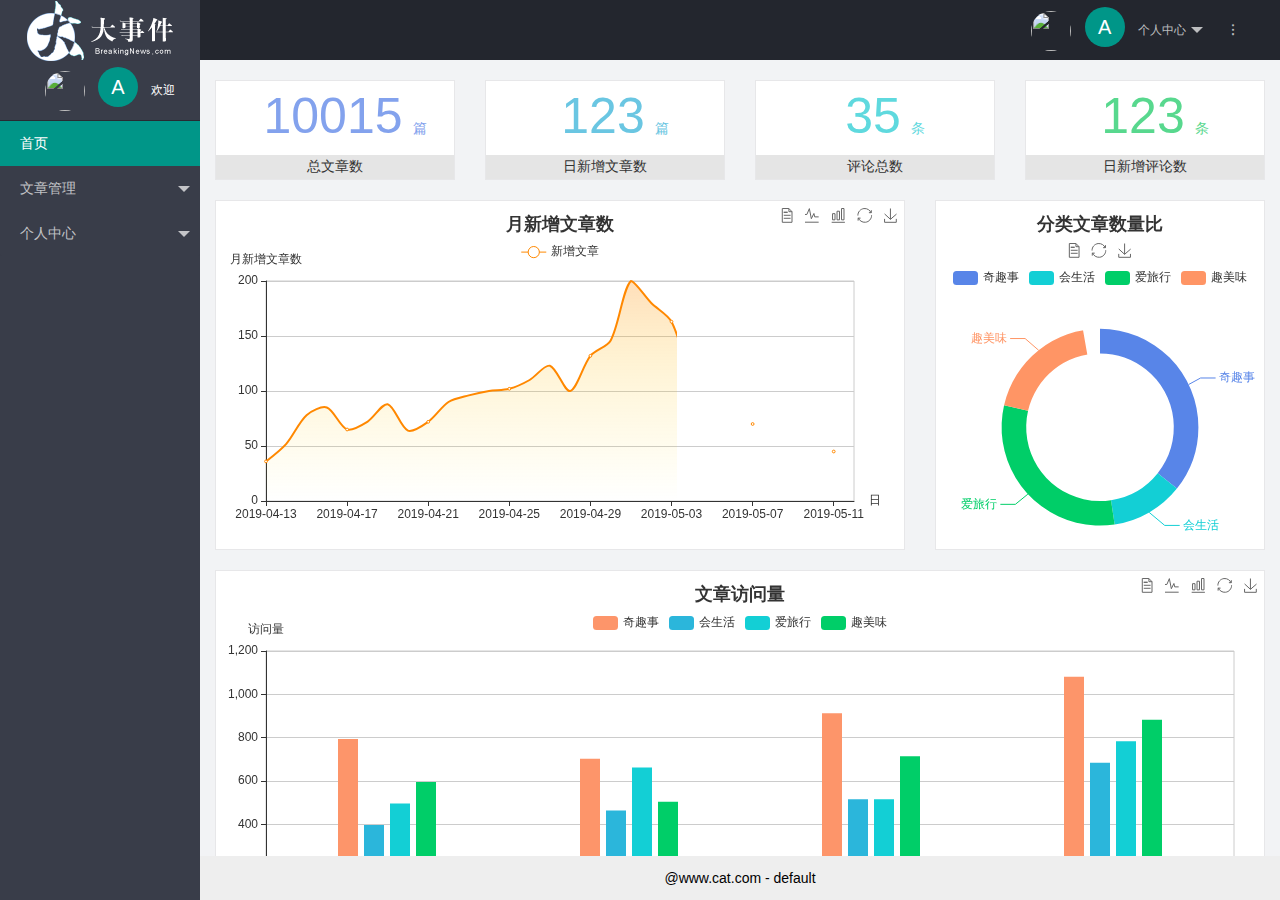
==== commit c0b8bcdb: "accomplish user branch" ====
--- a/index.html
+++ b/index.html
@@ -27,9 +27,9 @@
                         个人中心
                     </a>
                     <dl class="layui-nav-child">
-                        <dd><a href="">基本资料</a></dd>
-                        <dd><a href="">更换头像</a></dd>
-                        <dd><a href="">重置密码</a></dd>
+                        <dd><a href="./user/user_info.html" target="fm">基本资料</a></dd>
+                        <dd><a href="./user/user_avatar.html" target="fm">更换头像</a></dd>
+                        <dd><a href="./user/user_pwd.html" target="fm">重置密码</a></dd>
                         <dd><a href="javascript:;" id="loginOut">退出</a></dd>
                     </dl>
                 </li>
@@ -64,9 +64,9 @@
                     <li class="layui-nav-item">
                         <a href="javascript:;">个人中心</a>
                         <dl class="layui-nav-child">
-                            <dd><a href="javascript:;">基本资料</a></dd>
-                            <dd><a href="javascript:;">更换头像</a></dd>
-                            <dd><a href="javascript:;">重置密码</a></dd>
+                            <dd><a href="./user/user_info.html" target="fm">基本资料</a></dd>
+                            <dd><a href="./user/user_avatar.html" target="fm">更换头像</a></dd>
+                            <dd><a href="./user/user_pwd.html" target="fm">重置密码</a></dd>
                         </dl>
                     </li>
 
